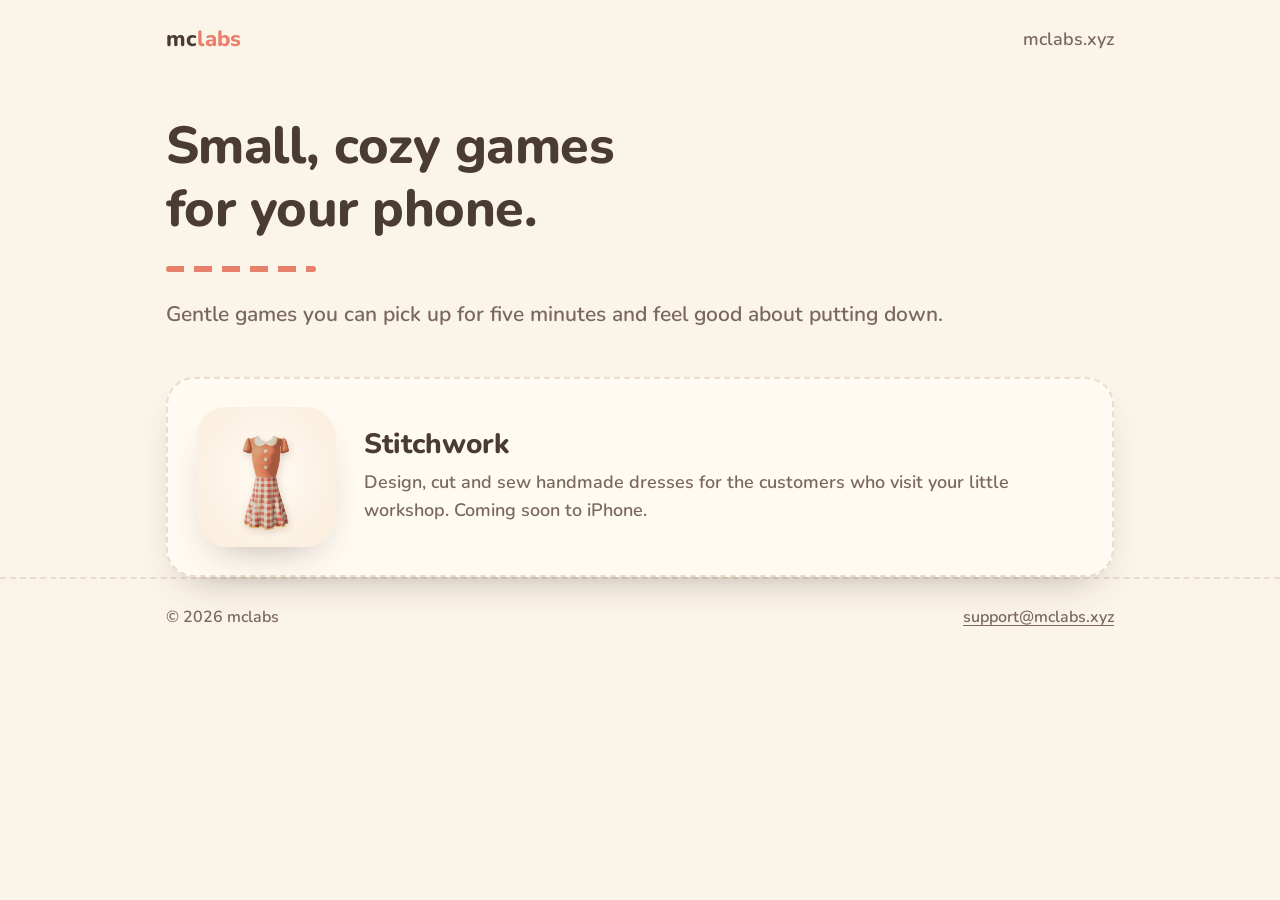
==== docs/index.html @ 7ee75a70 "Shared games site (apps.mclabs.xyz) and event counter (events.mclabs.xyz) Stitchwork's game page, pr" ====
<!doctype html>
<html lang="en">
<head>
<meta charset="utf-8">
<meta name="viewport" content="width=device-width, initial-scale=1">
<title>mclabs games</title>
<meta name="description" content="Small, cozy games for your phone from mclabs.">
<link rel="icon" href="assets/favicon.svg" type="image/svg+xml">
<link rel="stylesheet" href="assets/style.css">
</head>
<body>
<header class="site"><div class="wrap">
  <a class="brand" href="./">mc<span>labs</span></a>
  <nav><a href="https://mclabs.xyz">mclabs.xyz</a></nav>
</div></header>

<main class="wrap">
  <section class="hero">
    <h1>Small, cozy games<br>for your phone.</h1>
    <span class="stitch"></span>
    <p class="lead">Gentle games you can pick up for five minutes and feel good about putting down.</p>
  </section>

  <!-- One card per game, newest first. See README.md, "Adding a game". -->
  <div class="games">
    <a class="game" href="stitchwork/">
      <img class="icon" src="stitchwork/img/icon.png" width="140" height="140" alt="The Stitchwork app icon: a coral dress with a white collar">
      <div>
        <h2>Stitchwork</h2>
        <p>Design, cut and sew handmade dresses for the customers who visit your little workshop. Coming soon to iPhone.</p>
      </div>
    </a>
  </div>
</main>

<footer class="site"><div class="wrap">
  <span>© 2026 mclabs</span>
  <span><a href="mailto:support@mclabs.xyz">support@mclabs.xyz</a></span>
</div></footer>
</body>
</html>
---- docs/assets/style.css ----
/* mclabs.xyz: one stylesheet for every page. No third-party requests: the fonts are self-hosted Nunito (OFL). */
@font-face { font-family: "Nunito"; font-weight: 600; font-display: swap; src: url("fonts/nunito-semibold.woff") format("woff"); }
@font-face { font-family: "Nunito"; font-weight: 800; font-display: swap; src: url("fonts/nunito-extrabold.woff") format("woff"); }

:root {
  --bg: #fbf4e8;
  --surface: #fffaf2;
  --ink: #4a3b33;
  --ink-soft: #7a685c;
  --coral: #e9806b;
  --coral-deep: #c9604c;
  --sage: #dce5d5;
  --sage-deep: #6e9a7a;
  --line: #eadccb;
  --shadow: 0 18px 40px -22px rgba(74, 59, 51, 0.45);
  color-scheme: light;
}
@media (prefers-color-scheme: dark) {
  :root:not([data-theme="light"]) {
    --bg: #2b231f;
    --surface: #352b26;
    --ink: #f6ead9;
    --ink-soft: #cdbba8;
    --coral: #f0927e;
    --coral-deep: #f4a693;
    --sage: #3a4537;
    --sage-deep: #9cc3a5;
    --line: #4a3d35;
    --shadow: 0 18px 40px -22px rgba(0, 0, 0, 0.7);
    color-scheme: dark;
  }
}

* { box-sizing: border-box; }
html { -webkit-text-size-adjust: 100%; }
body {
  margin: 0;
  background: var(--bg);
  color: var(--ink);
  font: 600 18px/1.6 "Nunito", ui-rounded, "SF Pro Rounded", system-ui, -apple-system, "Segoe UI", sans-serif;
}
a { color: var(--coral-deep); text-underline-offset: 3px; }
a:hover { color: var(--coral); }
img { max-width: 100%; height: auto; display: block; }
h1, h2, h3 { font-weight: 800; line-height: 1.2; margin: 0 0 0.5em; }
h1 { font-size: clamp(34px, 6vw, 52px); letter-spacing: -0.01em; }
h2 { font-size: 26px; margin-top: 1.8em; }
h3 { font-size: 20px; margin-top: 1.4em; }
p, ul, ol { margin: 0 0 1em; }
li { margin-bottom: 0.35em; }

.wrap { max-width: 980px; margin: 0 auto; padding: 0 16px; }
.narrow { max-width: 720px; }

/* A short running stitch, the game's sewn-on label motif. */
.stitch { display: block; width: 150px; height: 6px; margin: 14px 0 26px;
  background: repeating-linear-gradient(90deg, var(--coral) 0 18px, transparent 18px 28px); border-radius: 3px; }
.center .stitch { margin-left: auto; margin-right: auto; }

header.site { padding: 22px 0; }
header.site .wrap { display: flex; align-items: center; justify-content: space-between; gap: 16px; }
.brand { font-weight: 800; font-size: 22px; color: var(--ink); text-decoration: none; letter-spacing: 0.01em; }
.brand span { color: var(--coral); }
nav a { color: var(--ink-soft); text-decoration: none; margin-left: 18px; }
nav a:hover, nav a[aria-current="page"] { color: var(--ink); }

main { padding-bottom: 48px; }
.hero { padding: 36px 0 24px; }
.lead { font-size: 21px; color: var(--ink-soft); max-width: 40em; }
.center { text-align: center; }
.center .lead { margin-left: auto; margin-right: auto; }

.games { display: grid; gap: 22px; }
.game { display: grid; grid-template-columns: 140px 1fr; gap: 28px; align-items: center;
  background: var(--surface); border: 2px dashed var(--line); border-radius: 28px; padding: 28px; box-shadow: var(--shadow);
  color: inherit; text-decoration: none; }
.game:hover { border-color: var(--coral); color: inherit; }
.game h2 { margin: 0 0 6px; font-size: 28px; }
.game p { margin: 0; color: var(--ink-soft); }
.icon { border-radius: 22%; box-shadow: var(--shadow); }

.game-head { display: flex; flex-direction: column; align-items: center; text-align: center; padding: 28px 0 8px; }
.game-head .icon { width: 132px; margin-bottom: 22px; }
.badges { display: flex; flex-wrap: wrap; gap: 12px; justify-content: center; margin: 8px 0 0; }
.badge { display: inline-block; padding: 12px 22px; border-radius: 999px; background: var(--ink); color: var(--bg); font-weight: 800; text-decoration: none; }
.badge.soon { background: transparent; color: var(--ink-soft); border: 2px dashed var(--line); }

.shots { display: flex; gap: 18px; overflow-x: auto; scroll-snap-type: x mandatory; padding: 18px 16px 28px; margin: 18px -16px 0;
  -webkit-overflow-scrolling: touch; }
.shots img { flex: 0 0 auto; width: min(260px, 70vw); border-radius: 26px; box-shadow: var(--shadow); scroll-snap-align: center; }

.features { display: grid; grid-template-columns: repeat(auto-fit, minmax(220px, 1fr)); gap: 18px; margin-top: 12px; padding: 0; list-style: none; }
.features li { background: var(--surface); border-radius: 22px; padding: 20px 22px; margin: 0; border: 1px solid var(--line); }
.features strong { display: block; font-weight: 800; font-size: 19px; margin-bottom: 4px; }
.features span { color: var(--ink-soft); }

.note { background: var(--sage); border-radius: 20px; padding: 18px 22px; }
.doc h2 { font-size: 23px; }
.doc .updated { color: var(--ink-soft); }
details { background: var(--surface); border: 1px solid var(--line); border-radius: 18px; padding: 14px 20px; margin-bottom: 12px; }
summary { font-weight: 800; cursor: pointer; }
details[open] summary { margin-bottom: 8px; }
details p:last-child, details ol:last-child, details ul:last-child { margin-bottom: 0; }

footer.site { border-top: 2px dashed var(--line); padding: 26px 0 40px; color: var(--ink-soft); font-size: 16px; }
footer.site .wrap { display: flex; flex-wrap: wrap; gap: 10px 22px; justify-content: space-between; }
footer.site a { color: var(--ink-soft); }

@media (max-width: 560px) {
  body { font-size: 17px; }
  .game { grid-template-columns: 1fr; text-align: center; justify-items: center; padding: 24px 18px; }
  .game .icon { width: 112px; }
  nav a { margin-left: 12px; }
}
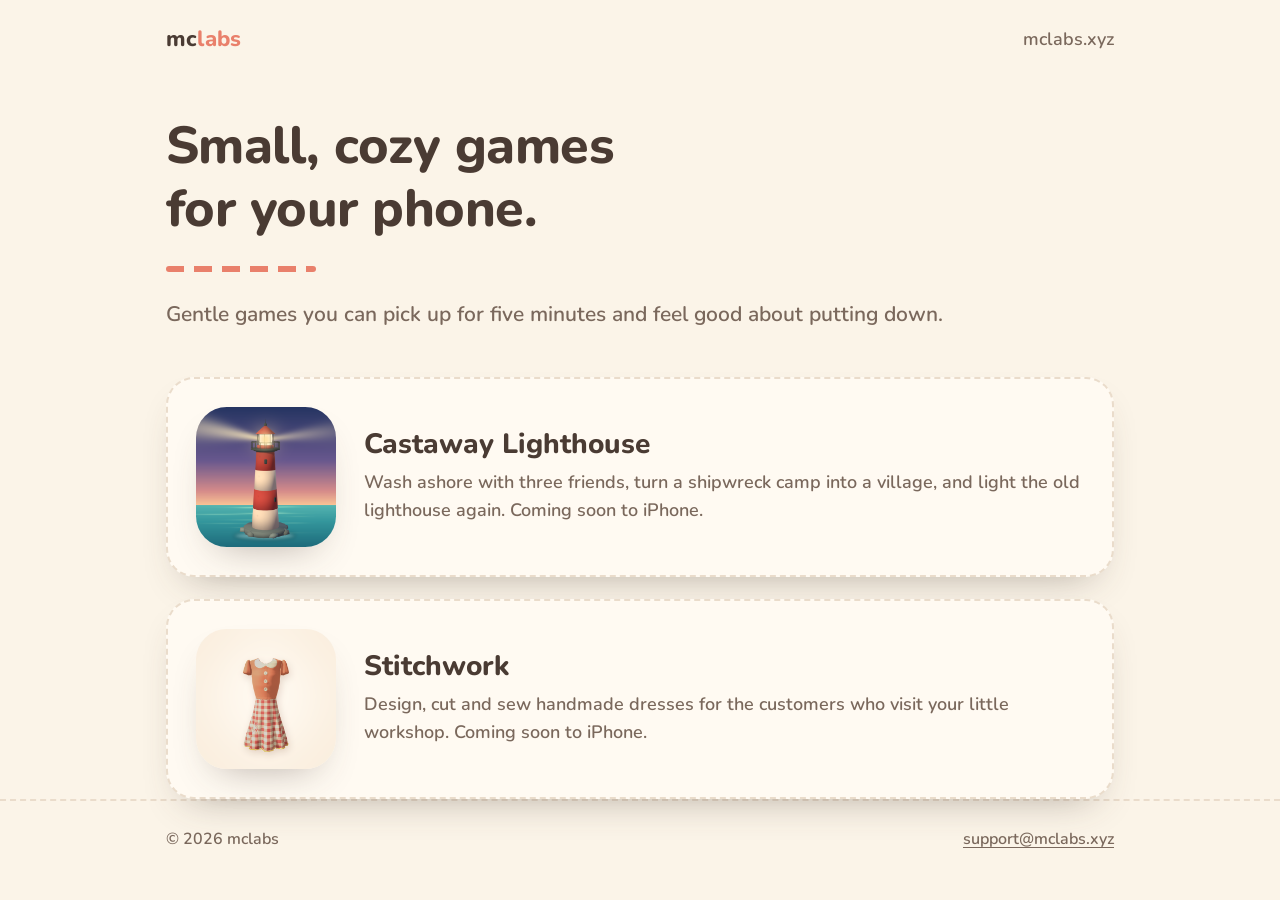
==== commit 145c9c52: "Castaway Lighthouse: game page, privacy policy and support page; wide screenshot frames Co-Authored-" ====
--- a/docs/index.html
+++ b/docs/index.html
@@ -23,6 +23,13 @@
 
   <!-- One card per game, newest first. See README.md, "Adding a game". -->
   <div class="games">
+    <a class="game" href="castaway/">
+      <img class="icon" src="castaway/img/icon.png" width="140" height="140" alt="The Castaway Lighthouse app icon: a red and white lighthouse sending its beam over a dusk sea">
+      <div>
+        <h2>Castaway Lighthouse</h2>
+        <p>Wash ashore with three friends, turn a shipwreck camp into a village, and light the old lighthouse again. Coming soon to iPhone.</p>
+      </div>
+    </a>
     <a class="game" href="stitchwork/">
       <img class="icon" src="stitchwork/img/icon.png" width="140" height="140" alt="The Stitchwork app icon: a coral dress with a white collar">
       <div>
--- a/docs/assets/style.css
+++ b/docs/assets/style.css
@@ -88,6 +88,8 @@
 .shots { display: flex; gap: 18px; overflow-x: auto; scroll-snap-type: x mandatory; padding: 18px 16px 28px; margin: 18px -16px 0;
   -webkit-overflow-scrolling: touch; }
 .shots img { flex: 0 0 auto; width: min(260px, 70vw); border-radius: 26px; box-shadow: var(--shadow); scroll-snap-align: center; }
+/* Landscape games: wider frames, a smaller corner radius to match. */
+.shots.wide img { width: min(560px, 86vw); border-radius: 18px; }
 
 .features { display: grid; grid-template-columns: repeat(auto-fit, minmax(220px, 1fr)); gap: 18px; margin-top: 12px; padding: 0; list-style: none; }
 .features li { background: var(--surface); border-radius: 22px; padding: 20px 22px; margin: 0; border: 1px solid var(--line); }
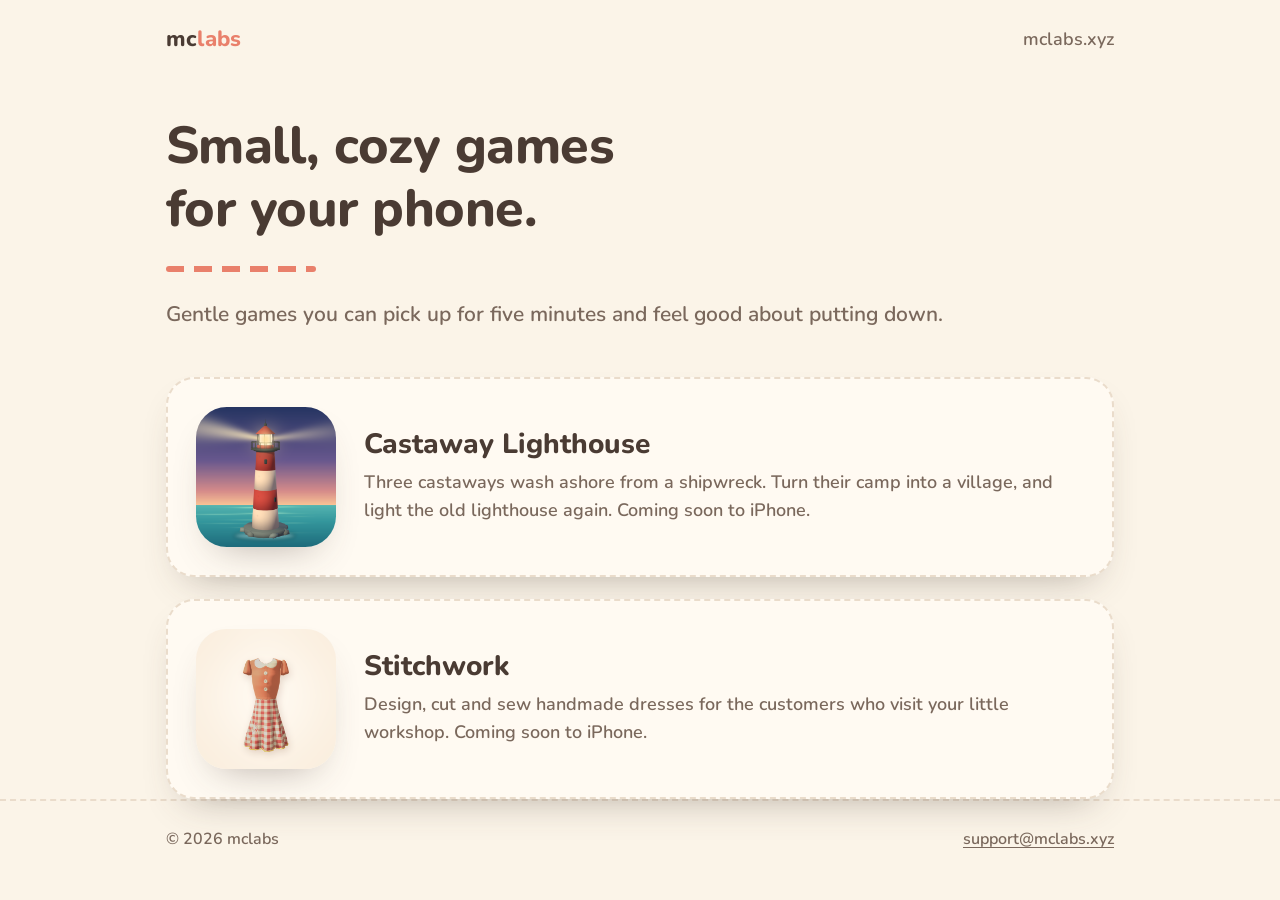
==== commit 1f9079ba: "Castaway: the starting three are Ava, Milo and Nia; first_newcomer and offer_moment events Co-Author" ====
--- a/docs/index.html
+++ b/docs/index.html
@@ -27,7 +27,7 @@
       <img class="icon" src="castaway/img/icon.png" width="140" height="140" alt="The Castaway Lighthouse app icon: a red and white lighthouse sending its beam over a dusk sea">
       <div>
         <h2>Castaway Lighthouse</h2>
-        <p>Wash ashore with three friends, turn a shipwreck camp into a village, and light the old lighthouse again. Coming soon to iPhone.</p>
+        <p>Three castaways wash ashore from a shipwreck. Turn their camp into a village, and light the old lighthouse again. Coming soon to iPhone.</p>
       </div>
     </a>
     <a class="game" href="stitchwork/">
